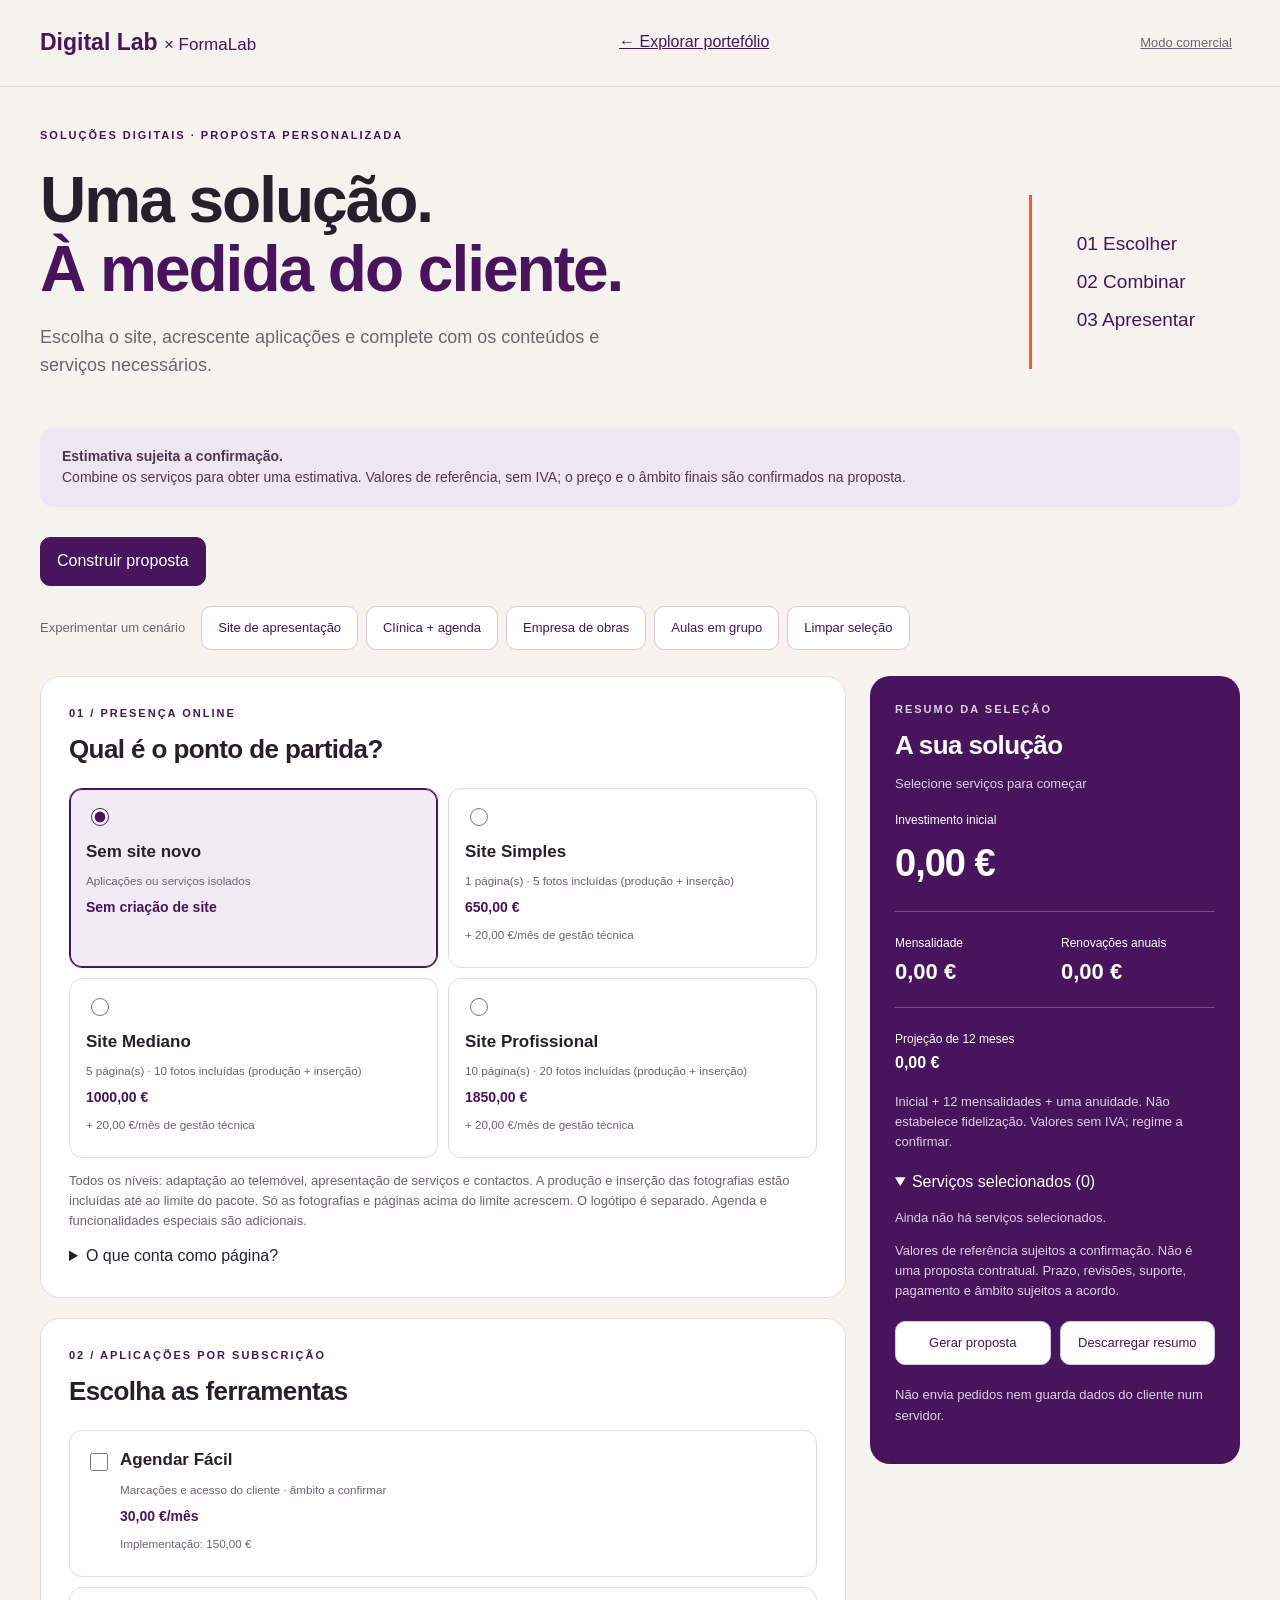
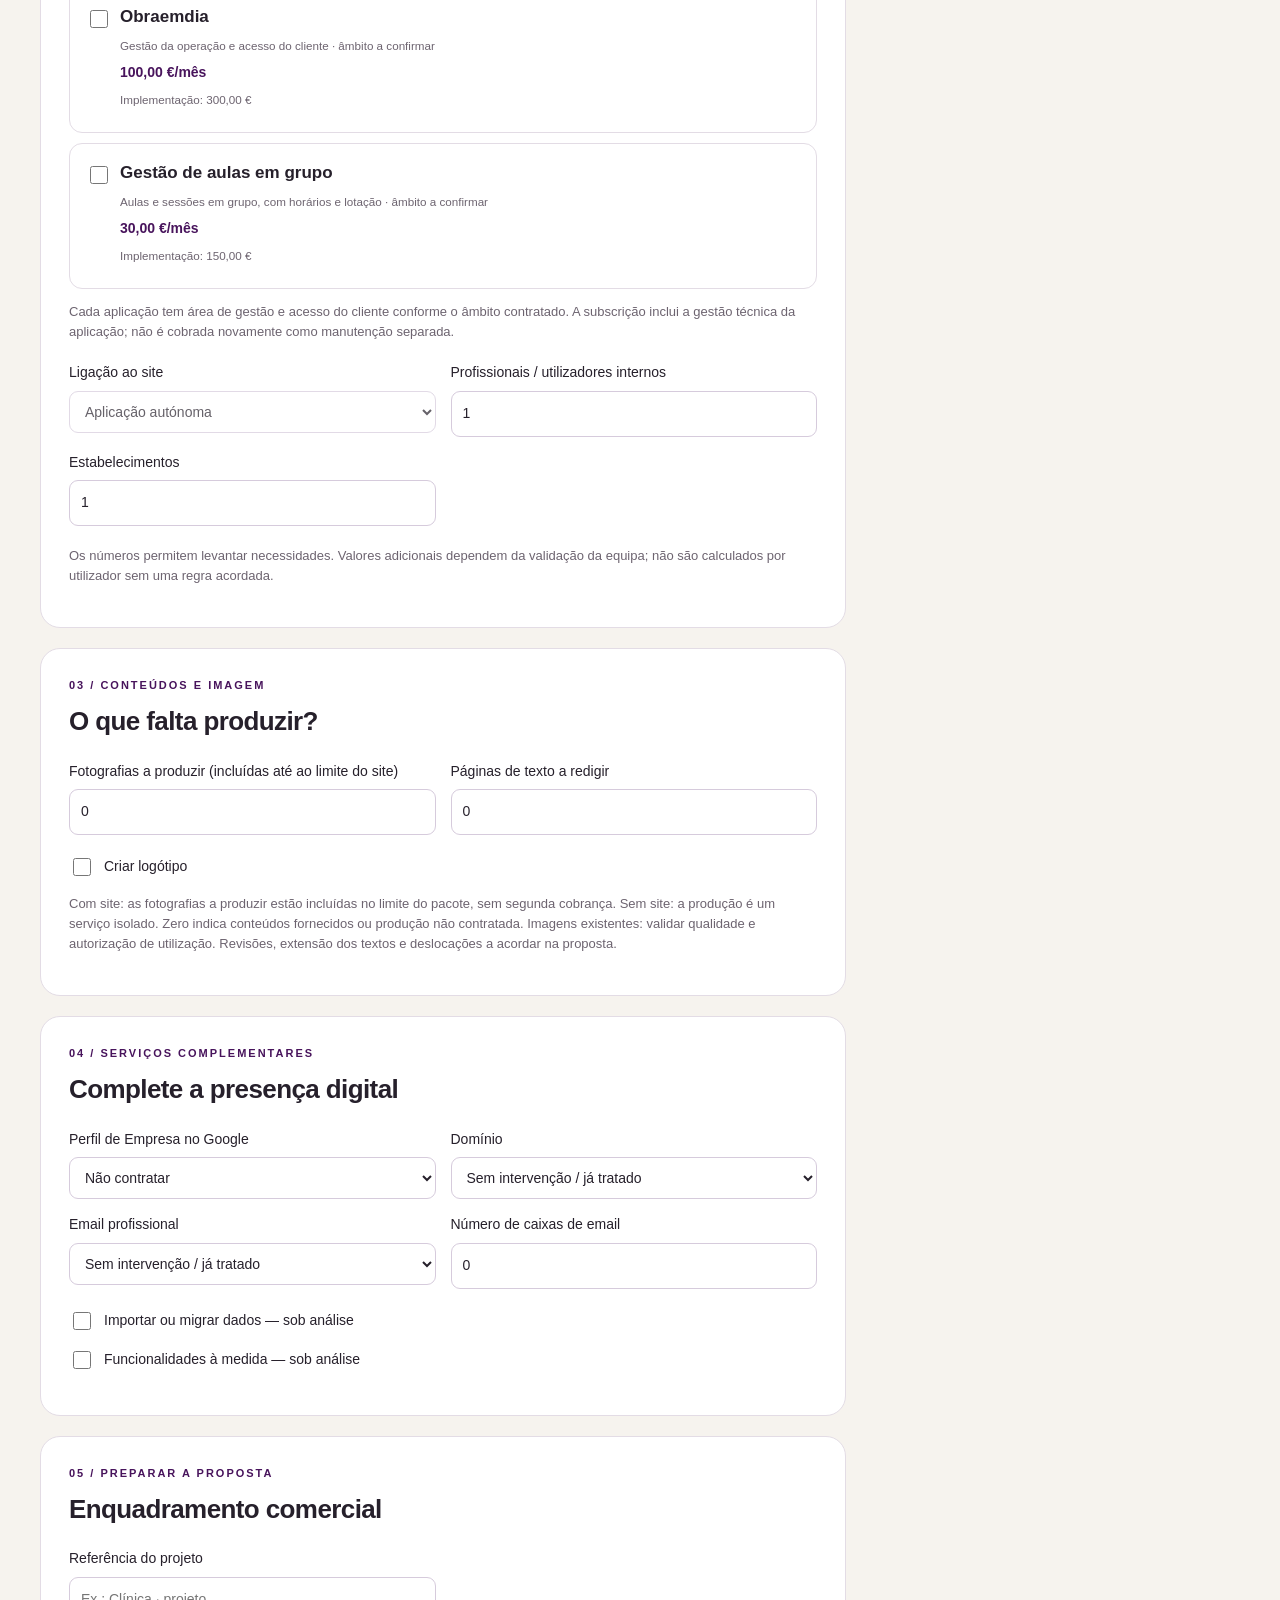
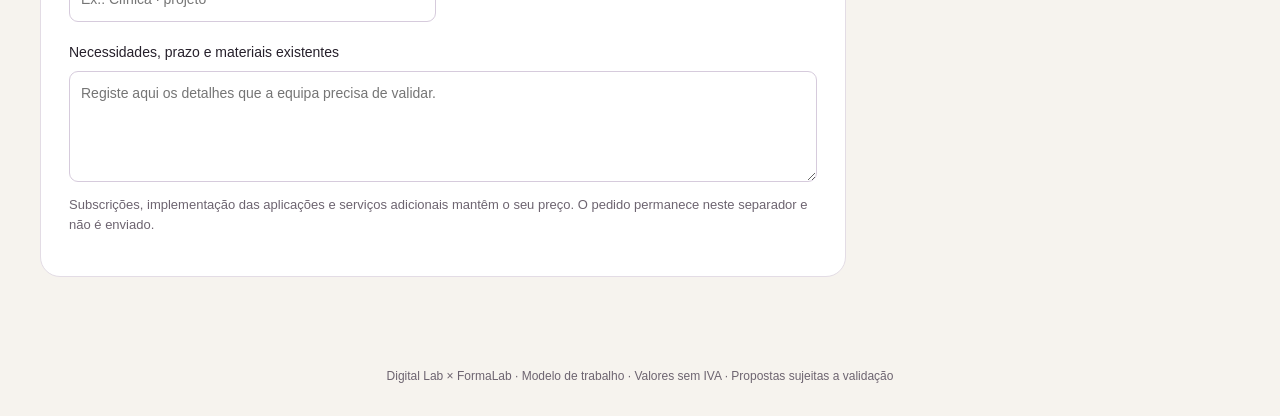
==== orcamento.html @ f3b51241 "Portefolio e orcamento Digital Lab x FormaLab Co-Authored-By: Claude Sonnet 5.5 <noreply@anthropic.c" ====
<!doctype html><html lang="pt-PT"><head><meta charset="utf-8"><meta name="viewport" content="width=device-width,initial-scale=1"><meta name="robots" content="noindex,nofollow"><title>FormaLab · Construir uma solução</title><link rel="stylesheet" href="orcamento.css"><link rel="manifest" href="manifest.webmanifest"></head><body>
<header><a href="index.html" class="brand">Digital Lab <span>× FormaLab</span></a><a href="index.html">← Explorar portefólio</a><button id="comBtn" type="button" class="link">Modo comercial</button></header>
<main><div class="eyebrow">SOLUÇÕES DIGITAIS · PROPOSTA PERSONALIZADA</div><div class="hero"><div><h1>Uma solução.<br><em>À medida do cliente.</em></h1><p>Escolha o site, acrescente aplicações e complete com os conteúdos e serviços necessários.</p></div><div class="hero-note">01 Escolher<br>02 Combinar<br>03 Apresentar</div></div>
<div class="notice"><strong>Estimativa sujeita a confirmação.</strong> Combine os serviços para obter uma estimativa. Valores de referência, sem IVA; o preço e o âmbito finais são confirmados na proposta.</div>
<nav class="tabs" aria-label="Modo de trabalho"><button id="configureTab" class="active" aria-pressed="true">Construir proposta</button><button id="pricesTab" aria-pressed="false" hidden>Configurar preços e condições</button></nav>
<section id="configPane"><div class="presets"><span>Experimentar um cenário</span><button data-preset="site">Site de apresentação</button><button data-preset="clinic">Clínica + agenda</button><button data-preset="works">Empresa de obras</button><button data-preset="classes">Aulas em grupo</button><button id="clear">Limpar seleção</button></div>
<div class="workspace"><form id="selection"><section class="panel"><div class="step">01 / PRESENÇA ONLINE</div><h2>Qual é o ponto de partida?</h2><div class="sites" id="siteOptions"></div><div id="siteInfo"></div><p class="muted">Todos os níveis: adaptação ao telemóvel, apresentação de serviços e contactos. A produção e inserção das fotografias estão incluídas até ao limite do pacote. Só as fotografias e páginas acima do limite acrescem. O logótipo é separado. Agenda e funcionalidades especiais são adicionais.</p><details><summary>O que conta como página?</summary><p class="muted">Uma página é um conteúdo com endereço próprio, como /servicos ou /contactos. Blocos da mesma página, como #sobre ou #galeria, são secções. Uma página longa com muitas secções pode exigir mais trabalho. Áreas de cliente e gestão são funcionalidades da aplicação, não páginas institucionais.</p></details><div class="fields" id="siteDetails"><label>Fotografias a inserir no site<input name="images" type="number" min="0" max="10000" value="5"></label><label>Páginas adicionais ao pacote<input name="extraPages" type="number" min="0" max="10000" value="0"></label></div></section>
<section class="panel"><div class="step">02 / APLICAÇÕES POR SUBSCRIÇÃO</div><h2>Escolha as ferramentas</h2><div id="appOptions"></div><div id="appInfo"></div><p class="muted">Cada aplicação tem área de gestão e acesso do cliente conforme o âmbito contratado. A subscrição inclui a gestão técnica da aplicação; não é cobrada novamente como manutenção separada.</p><div class="fields"><label>Ligação ao site<select name="connection"><option value="standalone">Aplicação autónoma</option><option value="new">Integrar no novo site</option><option value="existing">Integrar num site existente</option></select></label><label>Profissionais / utilizadores internos<input name="users" type="number" min="1" max="10000" value="1"></label><label>Estabelecimentos<input name="locations" type="number" min="1" max="10000" value="1"></label></div><p class="muted">Os números permitem levantar necessidades. Valores adicionais dependem da validação da equipa; não são calculados por utilizador sem uma regra acordada.</p></section>
<section class="panel"><div class="step">03 / CONTEÚDOS E IMAGEM</div><h2>O que falta produzir?</h2><div class="fields"><label>Fotografias a produzir (incluídas até ao limite do site)<input name="photos" type="number" min="0" max="10000" value="0"></label><label>Páginas de texto a redigir<input name="texts" type="number" min="0" max="10000" value="0"></label></div><label class="check"><input name="logo" type="checkbox">Criar logótipo</label><p class="muted">Com site: as fotografias a produzir estão incluídas no limite do pacote, sem segunda cobrança. Sem site: a produção é um serviço isolado. Zero indica conteúdos fornecidos ou produção não contratada. Imagens existentes: validar qualidade e autorização de utilização. Revisões, extensão dos textos e deslocações a acordar na proposta.</p></section>
<section class="panel"><div class="step">04 / SERVIÇOS COMPLEMENTARES</div><h2>Complete a presença digital</h2><div class="fields"><label>Perfil de Empresa no Google<select name="google"><option value="none">Não contratar</option><option value="new">Criar e configurar</option><option value="improve">Otimizar perfil existente</option></select></label><label>Domínio<select name="domain"><option value="none">Sem intervenção / já tratado</option><option value="new">Registar e configurar novo domínio</option><option value="existing">Ligar domínio existente</option></select></label><label>Email profissional<select name="email"><option value="none">Sem intervenção / já tratado</option><option value="new">Criar novas caixas e licenças</option><option value="existing">Configurar caixas existentes</option></select></label><label>Número de caixas de email<input name="boxes" type="number" min="0" max="10000" value="0"></label></div><div id="serviceInfo"></div><label class="check"><input name="migration" type="checkbox">Importar ou migrar dados — sob análise</label><label class="check"><input name="custom" type="checkbox">Funcionalidades à medida — sob análise</label></section>
<section class="panel"><div class="step">05 / PREPARAR A PROPOSTA</div><h2>Enquadramento comercial</h2><div class="fields"><label>Referência do projeto<input name="project" maxlength="100" placeholder="Ex.: Clínica · projeto"></label><div id="discountBox" class="com" hidden><strong>Desconto comercial</strong><label class="check"><input type="radio" name="discSel" value="0" checked>Sem desconto</label><label class="check"><input type="radio" name="discSel" value="1"><span id="discountMax"></span></label><p id="discountNote" class="muted"></p></div></div><label>Necessidades, prazo e materiais existentes<textarea name="notes" rows="4" maxlength="4000" placeholder="Registe aqui os detalhes que a equipa precisa de validar."></textarea></label><p class="muted">Subscrições, implementação das aplicações e serviços adicionais mantêm o seu preço. O pedido permanece neste separador e não é enviado.</p></section></form>
<aside id="summary" class="summary" aria-live="polite" aria-atomic="true"></aside></div></section>
<section id="pricesPane" hidden><div class="panel"><div class="step">GRELHA DE PREÇOS E CONDIÇÕES</div><h2>A mesma regra para todas as propostas.</h2><p>Personalize os valores, os limites dos pacotes e o âmbito dos serviços para preparar a proposta.</p><div class="notice">Área reservada ao modo comercial. Não introduza margens, custos confidenciais nem dados pessoais. As alterações podem ser guardadas apenas neste navegador; para as trocar entre aparelhos, exporte e importe o ficheiro.</div><div class="actions"><button id="savePrices">Guardar neste navegador</button><button id="exportPrices">Exportar preços e regras</button><label class="button">Importar ficheiro<input id="importPrices" type="file" accept=".json,application/json" hidden></label><button id="resetPrices">Repor demonstração</button></div><p id="priceStatus" role="status"></p><div class="table-scroll"><table><thead><tr><th>Serviço / categoria</th><th>Preço €</th><th>Cobrança</th><th>Âmbito / regra</th></tr></thead><tbody id="priceRows"></tbody></table></div><h3>Limites dos pacotes</h3><div id="ruleFields" class="fields"></div><p class="muted">Preço vazio = por definir. Zero = expressamente incluído ou gratuito. Nos sites, produção e inserção das fotografias até ao limite estão incluídas. O excedente é cobrado uma única vez. Não há desconto automático por combinação.</p></div></section>
</main><div id="proposalWrap"><div class="pr-bar"><button id="proposalBack" type="button">Voltar</button><button id="proposalPrint" type="button" class="primary">Imprimir / guardar PDF</button></div><article id="proposal"></article></div><footer>Digital Lab × FormaLab · Modelo de trabalho · Valores sem IVA · Propostas sujeitas a validação</footer><script type="module" src="orcamento.mjs"></script></body></html>
---- orcamento.css ----
:root{--purple:#48145c;--coral:#f45b3d;--ink:#26202b;--muted:#6d6470;--line:#e3dce5}*{box-sizing:border-box}body{margin:0;background:#f6f3ee;color:var(--ink);font:16px/1.55 Arial,Helvetica,sans-serif}header{max-width:1400px;margin:auto;display:flex;align-items:center;justify-content:space-between;padding:25px 40px;border-bottom:1px solid var(--line);gap:20px}a{color:var(--purple)}.brand{font-size:23px;font-weight:800;text-decoration:none}.brand span{font-size:17px;font-weight:400}main{max-width:1400px;margin:auto;padding:40px}.eyebrow,.step{font-size:11px;letter-spacing:2px;font-weight:700;color:var(--purple)}.hero{display:flex;justify-content:space-between;align-items:center;gap:30px;padding:22px 0 30px}h1{font-size:clamp(36px,5vw,64px);line-height:1.08;letter-spacing:-2px;margin:0 0 20px}h1 em{font-style:normal;color:var(--purple)}.hero p{max-width:600px;color:var(--muted);font-size:18px}.hero-note{padding:30px 45px;border-left:3px solid var(--coral);font-size:19px;line-height:2;color:var(--purple)}.notice{background:#eee6f2;padding:18px 22px;border-radius:14px;font-size:14px;color:#4d3654}.notice strong{display:block}.tabs{display:flex;gap:12px;margin:30px 0 20px;flex-wrap:wrap}button,.button{font:inherit;border:1px solid #d6cbdc;border-radius:10px;background:white;color:var(--purple);padding:11px 16px;cursor:pointer;display:inline-block}button:hover,.button:hover{background:#eee6f2}button.active,button.primary{background:var(--purple);color:white;border-color:var(--purple)}button:focus-visible,a:focus-visible,input:focus-visible,select:focus-visible,textarea:focus-visible{outline:3px solid #e17956;outline-offset:3px}.presets{display:flex;gap:8px;flex-wrap:wrap;align-items:center;margin:20px 0 26px}.presets span{font-size:13px;color:var(--muted);margin-right:8px}.presets button{font-size:13px}.workspace{display:grid;grid-template-columns:minmax(0,1fr) 370px;gap:24px;align-items:start}.panel{background:white;border:1px solid var(--line);border-radius:20px;padding:28px;margin-bottom:20px}h2{font-size:26px;line-height:1.2;margin:12px 0 23px;letter-spacing:-.6px}h3{margin:24px 0 12px}.sites{display:grid;grid-template-columns:1fr 1fr;gap:10px}.choice{border:1px solid var(--line);border-radius:13px;padding:16px;cursor:pointer;display:block}.choice:has(input:checked){background:#f2ebf5;border-color:var(--purple);box-shadow:inset 0 0 0 1px var(--purple)}.choice strong{display:block;font-size:17px;margin-top:6px}.choice small{display:block;color:var(--muted);margin:7px 0}.choice .price{color:var(--purple);font-weight:700}.app{display:grid;grid-template-columns:24px 1fr;gap:10px;margin:10px 0}.app input{margin-top:6px}.app strong{margin:0}.muted{font-size:13px;color:var(--muted)}.fields{display:grid;grid-template-columns:1fr 1fr;gap:15px;margin:20px 0}label{font-size:14px;display:block}input:not([type=checkbox]):not([type=radio]):not([type=file]),select,textarea{display:block;width:100%;border:1px solid #d6cbdc;border-radius:9px;padding:11px;font:inherit;color:var(--ink);background:white;margin-top:7px;min-width:0}input[type=checkbox],input[type=radio]{accent-color:var(--purple);width:18px;height:18px}.check{display:flex;align-items:center;gap:10px;margin:15px 0}.summary{position:sticky;top:20px;background:var(--purple);color:white;border-radius:20px;padding:25px;max-height:calc(100vh - 40px);overflow:auto}.summary h2{margin-bottom:8px}.summary .muted{color:#dfcfe6}.summary .total{font-size:38px;font-weight:bold;letter-spacing:-1px;margin:2px 0}.summary .metrics{display:grid;grid-template-columns:1fr 1fr;border-top:1px solid #ffffff40;border-bottom:1px solid #ffffff40;padding:18px 0;margin:18px 0;gap:12px}.summary .metrics strong{font-size:22px;display:block}.summary small{font-size:12px}.line{display:flex;justify-content:space-between;gap:15px;font-size:13px;padding:10px 0;border-bottom:1px solid #ffffff25}.line span{max-width:72%}.summary details{margin-top:18px}.summary summary{cursor:pointer}.pending{background:#ffffff16;border-radius:10px;padding:13px;font-size:12px;margin:16px 0}.pending ul{padding-left:17px;margin-bottom:0}.actions{display:flex;flex-wrap:wrap;gap:9px;margin:20px 0}.summary .actions button{flex:1;font-size:13px;background:white;color:var(--purple)}.table-scroll{overflow:auto}table{border-collapse:collapse;width:100%;text-align:left}th,td{padding:14px 10px;border-bottom:1px solid var(--line);vertical-align:top}th{font-size:12px;text-transform:uppercase;color:var(--muted)}td:first-child{min-width:220px}td:nth-child(2){min-width:120px}td:last-child{min-width:270px}td small{display:block;color:var(--muted)}td input{margin-top:0!important}footer{text-align:center;color:var(--muted);padding:30px;font-size:12px}[hidden]{display:none!important}.print-only{display:none}@media(max-width:1000px){.workspace{grid-template-columns:minmax(0,1fr) 320px}main{padding:25px}.panel{padding:20px}.hero-note{display:none}}@media(max-width:760px){header{padding:18px 20px;font-size:12px}.brand{font-size:19px}.brand span{display:block;font-size:13px}main{padding:22px 16px}.workspace{grid-template-columns:1fr}.summary{position:static;max-height:none}.fields{grid-template-columns:1fr}.hero{padding-top:18px}.tabs button{flex:1;font-size:14px}.sites{gap:8px}.choice{padding:12px}h2{font-size:23px}.panel{padding:18px}.hero p{font-size:16px}}@media print{body{background:white;font-size:12px}header,.hero,.eyebrow,.notice,.tabs,.presets,#selection,#pricesPane,footer,.summary .actions{display:none!important}main{padding:0}.workspace{display:block}.summary{position:static;max-height:none;overflow:visible;background:white;color:#222;border:1px solid #ddd;padding:20px}.summary .muted{color:#555}.summary .line,.summary .metrics{border-color:#ccc}.summary .pending{background:#eee}.summary details>div{display:block}.print-only{display:block}h2{font-size:22px}.summary .total{font-size:30px}}


button.link{border:0;background:none;color:var(--muted);text-decoration:underline;padding:6px 8px;font-size:13px}
.mes{margin:14px 0;padding:10px 12px;border-radius:10px;background:#ffffff1f;font-size:13px;font-weight:700}
details.incl{margin:12px 0;border:1px solid var(--line);border-radius:12px;padding:4px 14px;background:#faf7fb}
details.incl summary{cursor:pointer;color:var(--purple);font-weight:700;font-size:14px;min-height:40px;display:flex;align-items:center}
.incl-body h4{margin:12px 0 4px;font-size:13px;color:var(--purple)}.incl-body ul{margin:0 0 6px;padding-left:20px;font-size:13px;color:var(--ink)}
.com{border:2px dashed #b9722d;background:#fff4df;border-radius:12px;padding:12px 14px}.com .check{margin:8px 0}
#proposalWrap{display:none}
body.ver-proposta main,body.ver-proposta header,body.ver-proposta footer{display:none!important}
body.ver-proposta #proposalWrap{display:block;max-width:860px;margin:0 auto;padding:20px}
.pr-bar{display:flex;gap:10px;justify-content:flex-end;margin-bottom:14px}
#proposal{background:white;color:#111;border:1px solid var(--line);border-radius:14px;padding:28px}
#proposal h1{font-size:30px;letter-spacing:-1px;margin:6px 0 4px}#proposal h3{font-size:17px;margin:18px 0 6px}#proposal h4{font-size:13px;margin:10px 0 3px;color:var(--purple)}
#proposal ul{margin:0 0 6px;padding-left:20px;font-size:14px}
.pr-marcas{display:flex;align-items:center;gap:16px}.pr-marcas img{height:auto;display:block}.pr-meta{color:var(--muted);margin:0 0 18px}
.pr-t{width:100%;border-collapse:collapse;margin:8px 0}.pr-t td{padding:8px 0;border-bottom:1px dotted #bbb;vertical-align:top}.pr-t td:last-child{text-align:right;white-space:nowrap;font-weight:700}.pr-t small{display:block;color:var(--muted);font-weight:400}
.pr-tot{margin-top:14px}.pr-tot .fin td{font-size:19px;border-bottom:0}
.pr-mes{background:#f2ebf5;border-radius:10px;padding:12px 16px;margin:16px 0}.pr-rod{font-size:12px;color:var(--muted);margin-top:20px}.pb{break-inside:avoid}
@media print{body.ver-proposta{background:white}.pr-bar{display:none!important}body.ver-proposta #proposalWrap{max-width:none;padding:0}#proposal{border:0;padding:0}}
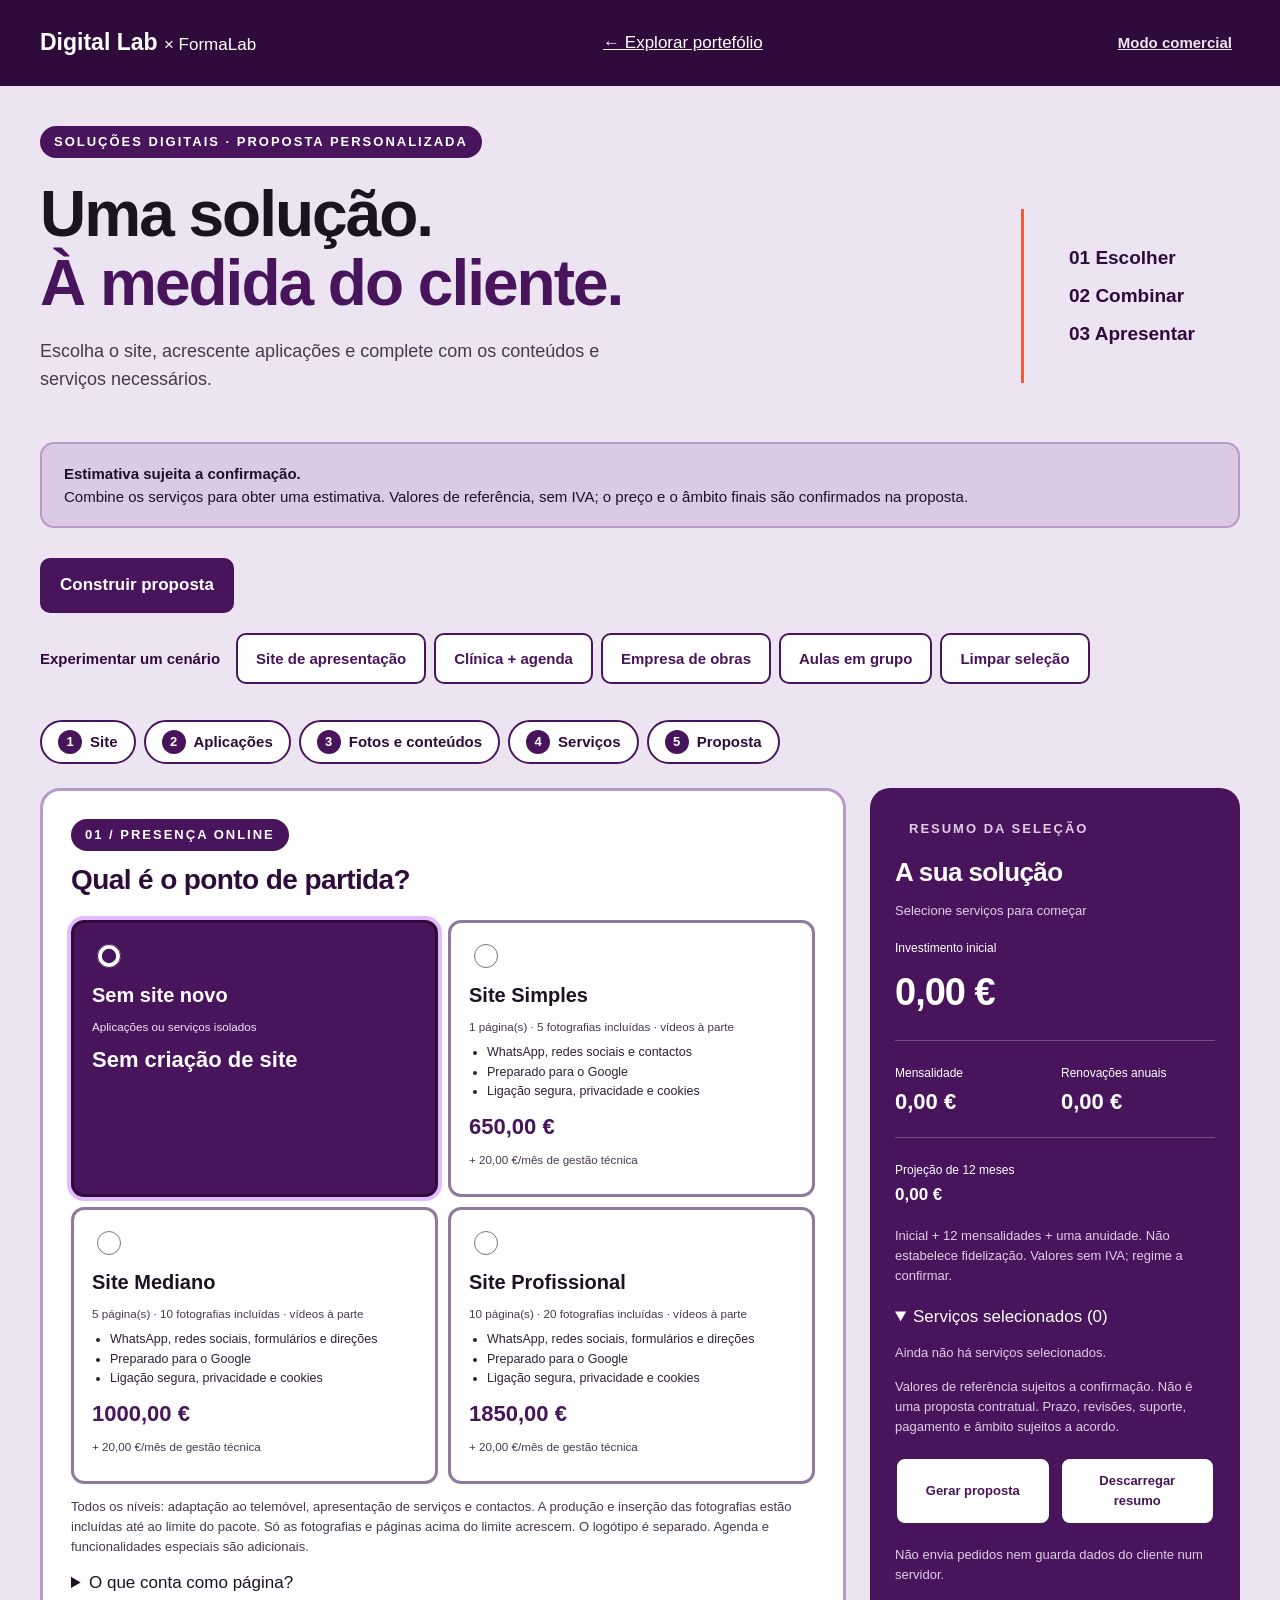
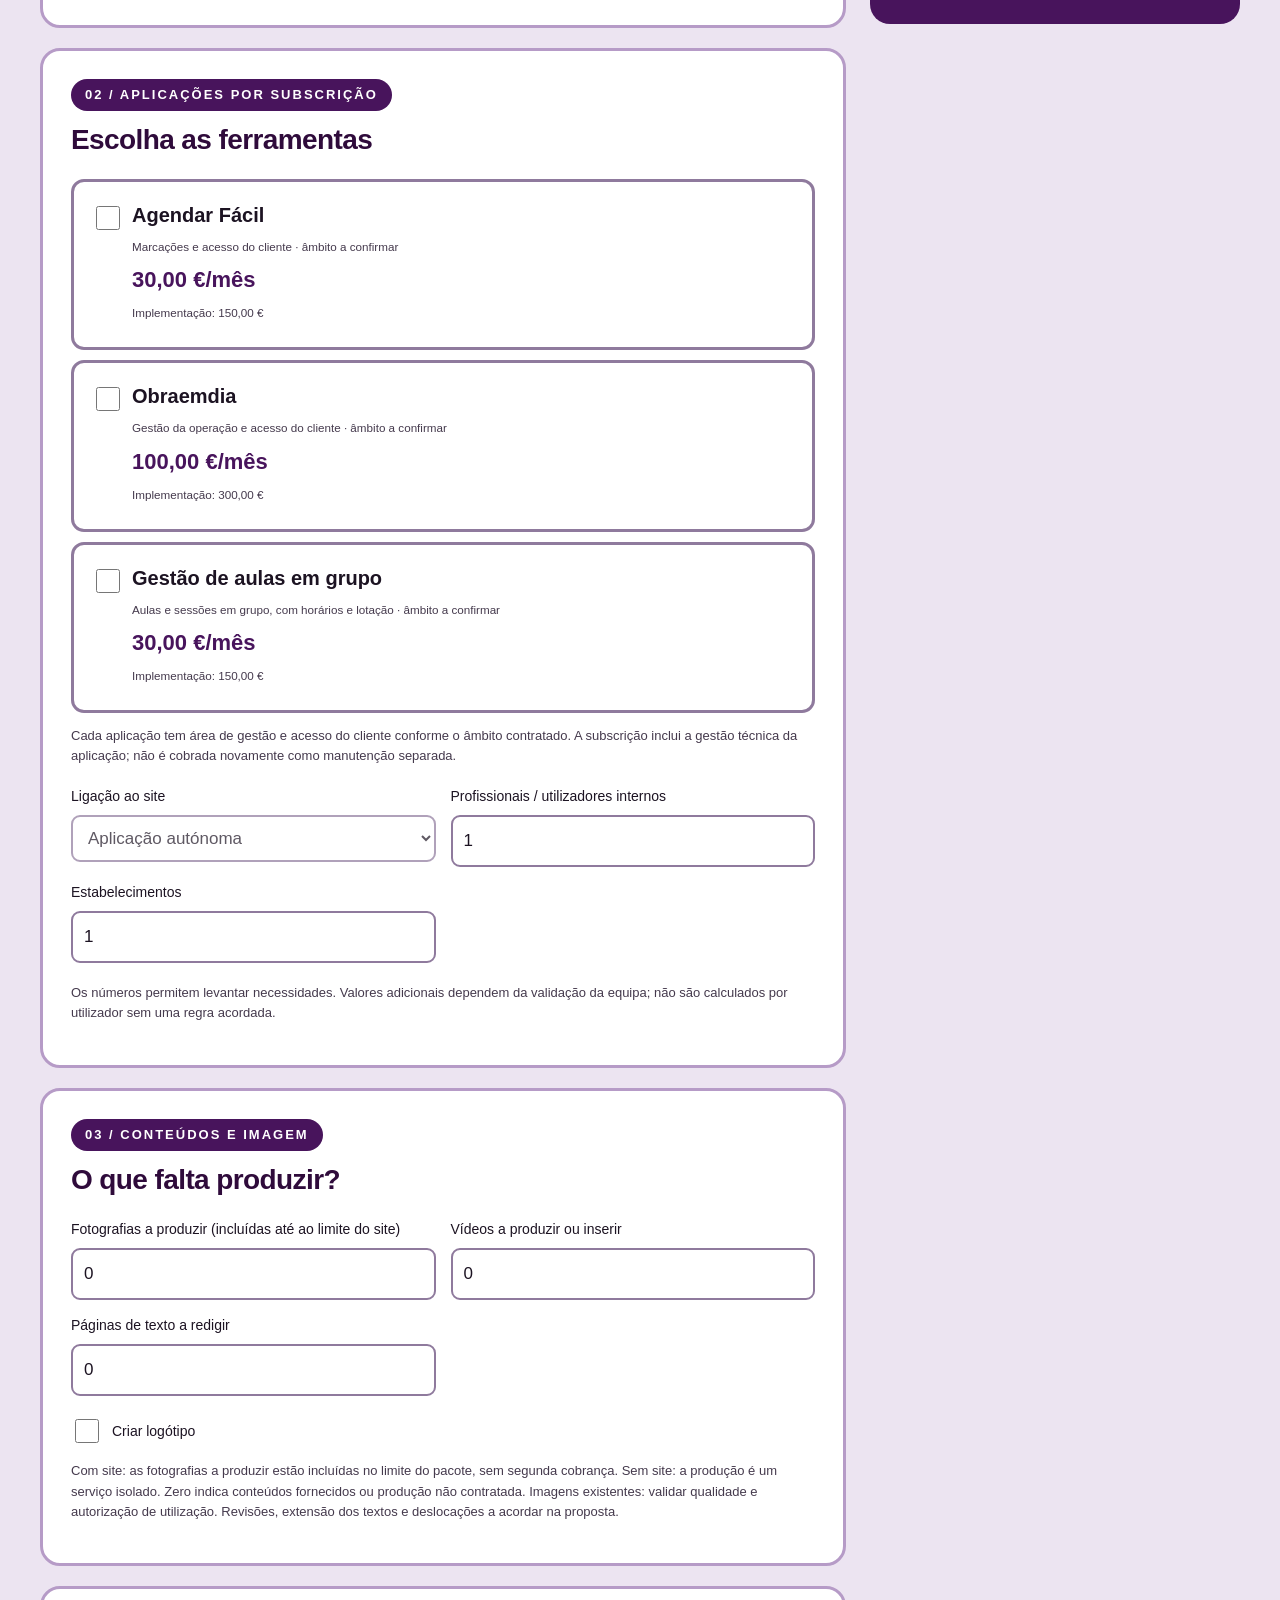
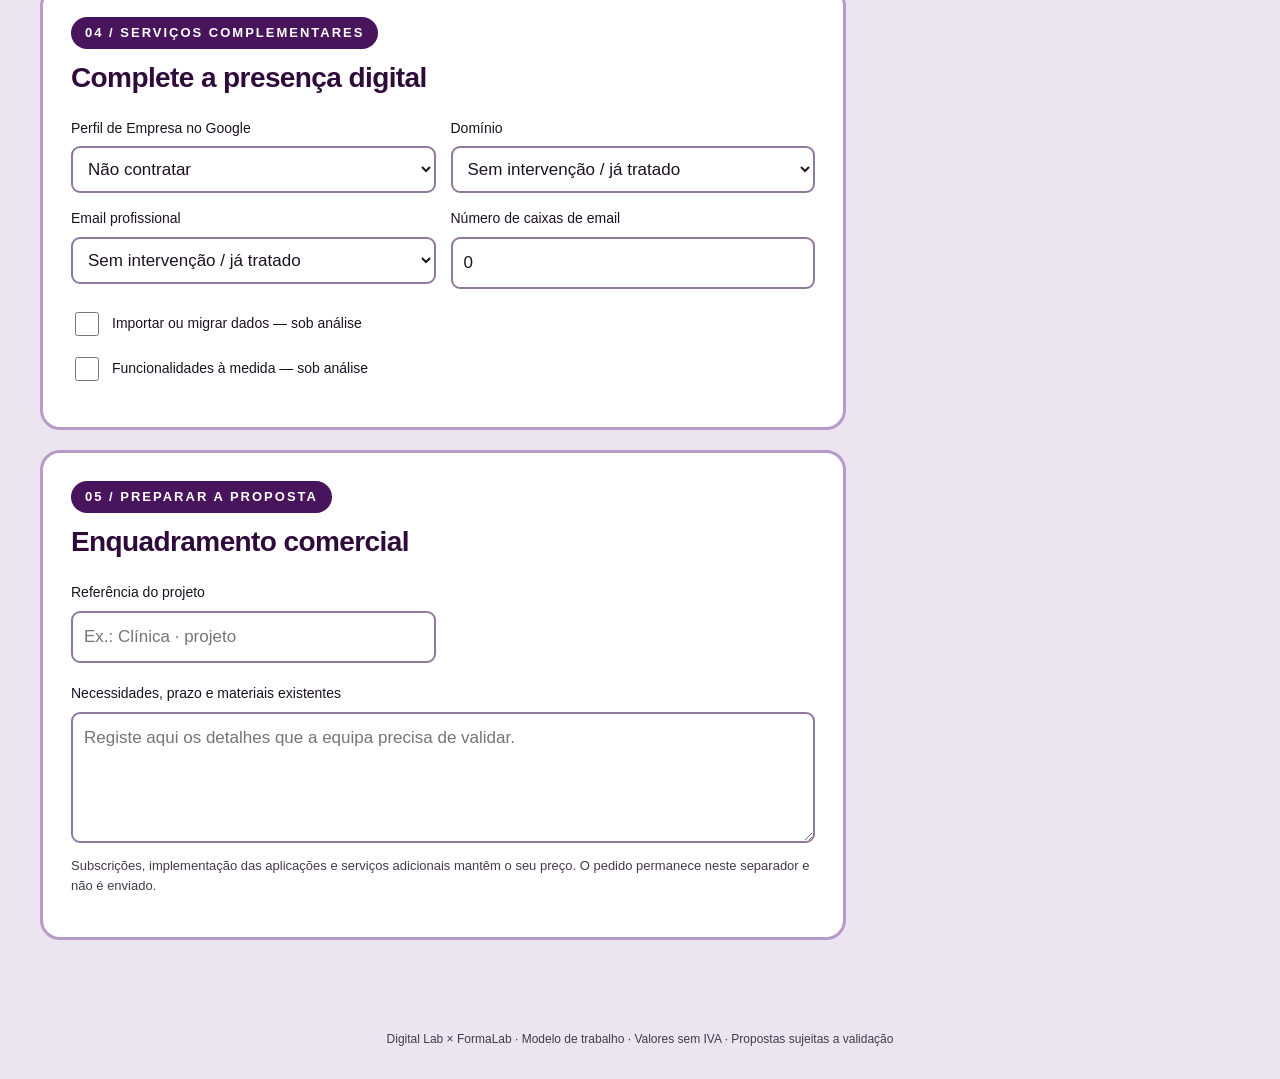
==== commit e81b0810: "Entrada com logotipos e Orcamento; menu lateral com sites e aplicacoes; contraste forte; fotografias" ====
--- a/orcamento.html
+++ b/orcamento.html
@@ -4,11 +4,11 @@
 <div class="notice"><strong>Estimativa sujeita a confirmação.</strong> Combine os serviços para obter uma estimativa. Valores de referência, sem IVA; o preço e o âmbito finais são confirmados na proposta.</div>
 <nav class="tabs" aria-label="Modo de trabalho"><button id="configureTab" class="active" aria-pressed="true">Construir proposta</button><button id="pricesTab" aria-pressed="false" hidden>Configurar preços e condições</button></nav>
 <section id="configPane"><div class="presets"><span>Experimentar um cenário</span><button data-preset="site">Site de apresentação</button><button data-preset="clinic">Clínica + agenda</button><button data-preset="works">Empresa de obras</button><button data-preset="classes">Aulas em grupo</button><button id="clear">Limpar seleção</button></div>
-<div class="workspace"><form id="selection"><section class="panel"><div class="step">01 / PRESENÇA ONLINE</div><h2>Qual é o ponto de partida?</h2><div class="sites" id="siteOptions"></div><div id="siteInfo"></div><p class="muted">Todos os níveis: adaptação ao telemóvel, apresentação de serviços e contactos. A produção e inserção das fotografias estão incluídas até ao limite do pacote. Só as fotografias e páginas acima do limite acrescem. O logótipo é separado. Agenda e funcionalidades especiais são adicionais.</p><details><summary>O que conta como página?</summary><p class="muted">Uma página é um conteúdo com endereço próprio, como /servicos ou /contactos. Blocos da mesma página, como #sobre ou #galeria, são secções. Uma página longa com muitas secções pode exigir mais trabalho. Áreas de cliente e gestão são funcionalidades da aplicação, não páginas institucionais.</p></details><div class="fields" id="siteDetails"><label>Fotografias a inserir no site<input name="images" type="number" min="0" max="10000" value="5"></label><label>Páginas adicionais ao pacote<input name="extraPages" type="number" min="0" max="10000" value="0"></label></div></section>
-<section class="panel"><div class="step">02 / APLICAÇÕES POR SUBSCRIÇÃO</div><h2>Escolha as ferramentas</h2><div id="appOptions"></div><div id="appInfo"></div><p class="muted">Cada aplicação tem área de gestão e acesso do cliente conforme o âmbito contratado. A subscrição inclui a gestão técnica da aplicação; não é cobrada novamente como manutenção separada.</p><div class="fields"><label>Ligação ao site<select name="connection"><option value="standalone">Aplicação autónoma</option><option value="new">Integrar no novo site</option><option value="existing">Integrar num site existente</option></select></label><label>Profissionais / utilizadores internos<input name="users" type="number" min="1" max="10000" value="1"></label><label>Estabelecimentos<input name="locations" type="number" min="1" max="10000" value="1"></label></div><p class="muted">Os números permitem levantar necessidades. Valores adicionais dependem da validação da equipa; não são calculados por utilizador sem uma regra acordada.</p></section>
-<section class="panel"><div class="step">03 / CONTEÚDOS E IMAGEM</div><h2>O que falta produzir?</h2><div class="fields"><label>Fotografias a produzir (incluídas até ao limite do site)<input name="photos" type="number" min="0" max="10000" value="0"></label><label>Páginas de texto a redigir<input name="texts" type="number" min="0" max="10000" value="0"></label></div><label class="check"><input name="logo" type="checkbox">Criar logótipo</label><p class="muted">Com site: as fotografias a produzir estão incluídas no limite do pacote, sem segunda cobrança. Sem site: a produção é um serviço isolado. Zero indica conteúdos fornecidos ou produção não contratada. Imagens existentes: validar qualidade e autorização de utilização. Revisões, extensão dos textos e deslocações a acordar na proposta.</p></section>
-<section class="panel"><div class="step">04 / SERVIÇOS COMPLEMENTARES</div><h2>Complete a presença digital</h2><div class="fields"><label>Perfil de Empresa no Google<select name="google"><option value="none">Não contratar</option><option value="new">Criar e configurar</option><option value="improve">Otimizar perfil existente</option></select></label><label>Domínio<select name="domain"><option value="none">Sem intervenção / já tratado</option><option value="new">Registar e configurar novo domínio</option><option value="existing">Ligar domínio existente</option></select></label><label>Email profissional<select name="email"><option value="none">Sem intervenção / já tratado</option><option value="new">Criar novas caixas e licenças</option><option value="existing">Configurar caixas existentes</option></select></label><label>Número de caixas de email<input name="boxes" type="number" min="0" max="10000" value="0"></label></div><div id="serviceInfo"></div><label class="check"><input name="migration" type="checkbox">Importar ou migrar dados — sob análise</label><label class="check"><input name="custom" type="checkbox">Funcionalidades à medida — sob análise</label></section>
-<section class="panel"><div class="step">05 / PREPARAR A PROPOSTA</div><h2>Enquadramento comercial</h2><div class="fields"><label>Referência do projeto<input name="project" maxlength="100" placeholder="Ex.: Clínica · projeto"></label><div id="discountBox" class="com" hidden><strong>Desconto comercial</strong><label class="check"><input type="radio" name="discSel" value="0" checked>Sem desconto</label><label class="check"><input type="radio" name="discSel" value="1"><span id="discountMax"></span></label><p id="discountNote" class="muted"></p></div></div><label>Necessidades, prazo e materiais existentes<textarea name="notes" rows="4" maxlength="4000" placeholder="Registe aqui os detalhes que a equipa precisa de validar."></textarea></label><p class="muted">Subscrições, implementação das aplicações e serviços adicionais mantêm o seu preço. O pedido permanece neste separador e não é enviado.</p></section></form>
+<nav class="stepnav" aria-label="Passos do orçamento"><a href="#p1"><b>1</b> Site</a><a href="#p2"><b>2</b> Aplicações</a><a href="#p3"><b>3</b> Fotos e conteúdos</a><a href="#p4"><b>4</b> Serviços</a><a href="#p5"><b>5</b> Proposta</a></nav><div class="workspace"><form id="selection"><section class="panel" id="p1"><div class="step">01 / PRESENÇA ONLINE</div><h2>Qual é o ponto de partida?</h2><div class="sites" id="siteOptions"></div><div id="siteInfo"></div><p class="muted">Todos os níveis: adaptação ao telemóvel, apresentação de serviços e contactos. A produção e inserção das fotografias estão incluídas até ao limite do pacote. Só as fotografias e páginas acima do limite acrescem. O logótipo é separado. Agenda e funcionalidades especiais são adicionais.</p><details><summary>O que conta como página?</summary><p class="muted">Uma página é um conteúdo com endereço próprio, como /servicos ou /contactos. Blocos da mesma página, como #sobre ou #galeria, são secções. Uma página longa com muitas secções pode exigir mais trabalho. Áreas de cliente e gestão são funcionalidades da aplicação, não páginas institucionais.</p></details><div class="fields" id="siteDetails"><label>Fotografias a inserir no site<input name="images" type="number" min="0" max="10000" value="5"></label><label>Páginas adicionais ao pacote<input name="extraPages" type="number" min="0" max="10000" value="0"></label></div></section>
+<section class="panel" id="p2"><div class="step">02 / APLICAÇÕES POR SUBSCRIÇÃO</div><h2>Escolha as ferramentas</h2><div id="appOptions"></div><div id="appInfo"></div><p class="muted">Cada aplicação tem área de gestão e acesso do cliente conforme o âmbito contratado. A subscrição inclui a gestão técnica da aplicação; não é cobrada novamente como manutenção separada.</p><div class="fields"><label>Ligação ao site<select name="connection"><option value="standalone">Aplicação autónoma</option><option value="new">Integrar no novo site</option><option value="existing">Integrar num site existente</option></select></label><label>Profissionais / utilizadores internos<input name="users" type="number" min="1" max="10000" value="1"></label><label>Estabelecimentos<input name="locations" type="number" min="1" max="10000" value="1"></label></div><p class="muted">Os números permitem levantar necessidades. Valores adicionais dependem da validação da equipa; não são calculados por utilizador sem uma regra acordada.</p></section>
+<section class="panel" id="p3"><div class="step">03 / CONTEÚDOS E IMAGEM</div><h2>O que falta produzir?</h2><div class="fields"><label>Fotografias a produzir (incluídas até ao limite do site)<input name="photos" type="number" min="0" max="10000" value="0"></label><label>Vídeos a produzir ou inserir<input name="videos" type="number" min="0" max="10000" value="0"></label><label>Páginas de texto a redigir<input name="texts" type="number" min="0" max="10000" value="0"></label></div><label class="check"><input name="logo" type="checkbox">Criar logótipo</label><p class="muted">Com site: as fotografias a produzir estão incluídas no limite do pacote, sem segunda cobrança. Sem site: a produção é um serviço isolado. Zero indica conteúdos fornecidos ou produção não contratada. Imagens existentes: validar qualidade e autorização de utilização. Revisões, extensão dos textos e deslocações a acordar na proposta.</p></section>
+<section class="panel" id="p4"><div class="step">04 / SERVIÇOS COMPLEMENTARES</div><h2>Complete a presença digital</h2><div class="fields"><label>Perfil de Empresa no Google<select name="google"><option value="none">Não contratar</option><option value="new">Criar e configurar</option><option value="improve">Otimizar perfil existente</option></select></label><label>Domínio<select name="domain"><option value="none">Sem intervenção / já tratado</option><option value="new">Registar e configurar novo domínio</option><option value="existing">Ligar domínio existente</option></select></label><label>Email profissional<select name="email"><option value="none">Sem intervenção / já tratado</option><option value="new">Criar novas caixas e licenças</option><option value="existing">Configurar caixas existentes</option></select></label><label>Número de caixas de email<input name="boxes" type="number" min="0" max="10000" value="0"></label></div><div id="serviceInfo"></div><label class="check"><input name="migration" type="checkbox">Importar ou migrar dados — sob análise</label><label class="check"><input name="custom" type="checkbox">Funcionalidades à medida — sob análise</label></section>
+<section class="panel" id="p5"><div class="step">05 / PREPARAR A PROPOSTA</div><h2>Enquadramento comercial</h2><div class="fields"><label>Referência do projeto<input name="project" maxlength="100" placeholder="Ex.: Clínica · projeto"></label><div id="discountBox" class="com" hidden><strong>Desconto comercial</strong><label class="check"><input type="radio" name="discSel" value="0" checked>Sem desconto</label><label class="check"><input type="radio" name="discSel" value="1"><span id="discountMax"></span></label><p id="discountNote" class="muted"></p></div></div><label>Necessidades, prazo e materiais existentes<textarea name="notes" rows="4" maxlength="4000" placeholder="Registe aqui os detalhes que a equipa precisa de validar."></textarea></label><p class="muted">Subscrições, implementação das aplicações e serviços adicionais mantêm o seu preço. O pedido permanece neste separador e não é enviado.</p></section></form>
 <aside id="summary" class="summary" aria-live="polite" aria-atomic="true"></aside></div></section>
 <section id="pricesPane" hidden><div class="panel"><div class="step">GRELHA DE PREÇOS E CONDIÇÕES</div><h2>A mesma regra para todas as propostas.</h2><p>Personalize os valores, os limites dos pacotes e o âmbito dos serviços para preparar a proposta.</p><div class="notice">Área reservada ao modo comercial. Não introduza margens, custos confidenciais nem dados pessoais. As alterações podem ser guardadas apenas neste navegador; para as trocar entre aparelhos, exporte e importe o ficheiro.</div><div class="actions"><button id="savePrices">Guardar neste navegador</button><button id="exportPrices">Exportar preços e regras</button><label class="button">Importar ficheiro<input id="importPrices" type="file" accept=".json,application/json" hidden></label><button id="resetPrices">Repor demonstração</button></div><p id="priceStatus" role="status"></p><div class="table-scroll"><table><thead><tr><th>Serviço / categoria</th><th>Preço €</th><th>Cobrança</th><th>Âmbito / regra</th></tr></thead><tbody id="priceRows"></tbody></table></div><h3>Limites dos pacotes</h3><div id="ruleFields" class="fields"></div><p class="muted">Preço vazio = por definir. Zero = expressamente incluído ou gratuito. Nos sites, produção e inserção das fotografias até ao limite estão incluídas. O excedente é cobrado uma única vez. Não há desconto automático por combinação.</p></div></section>
 </main><div id="proposalWrap"><div class="pr-bar"><button id="proposalBack" type="button">Voltar</button><button id="proposalPrint" type="button" class="primary">Imprimir / guardar PDF</button></div><article id="proposal"></article></div><footer>Digital Lab × FormaLab · Modelo de trabalho · Valores sem IVA · Propostas sujeitas a validação</footer><script type="module" src="orcamento.mjs"></script></body></html>
--- a/orcamento.css
+++ b/orcamento.css
@@ -19,3 +19,47 @@
 .pr-tot{margin-top:14px}.pr-tot .fin td{font-size:19px;border-bottom:0}
 .pr-mes{background:#f2ebf5;border-radius:10px;padding:12px 16px;margin:16px 0}.pr-rod{font-size:12px;color:var(--muted);margin-top:20px}.pb{break-inside:avoid}
 @media print{body.ver-proposta{background:white}.pr-bar{display:none!important}body.ver-proposta #proposalWrap{max-width:none;padding:0}#proposal{border:0;padding:0}}
+.choice .mini{margin:4px 0 8px;padding-left:18px;font-size:12.5px;color:var(--muted)}
+.incl-body li.grp,#proposal li.grp{list-style:none;margin:10px 0 2px -18px}.incl-body li.grp>strong,#proposal li.grp>strong{font-size:13px;color:var(--purple)}.incl-body li.grp>ul,#proposal li.grp>ul{margin:3px 0 0}
+
+/* ===== Contraste e clareza (16/11/2026): opções bem visíveis, texto escuro, escolha marcada a cheio ===== */
+:root{--ink:#1c1322;--muted:#453a4d;--line:#8f7a9d}
+body{background:#ece4f1;color:#1c1322;font-size:17px}
+header{background:#2f0b3b;color:#fff;border-bottom:0}
+header a,header .brand,header button.link{color:#fff}
+header button.link{font-size:15px;opacity:.9}
+.muted,.choice small,.panel p.muted{color:#453a4d}
+.eyebrow,.step{color:#fff;background:#48145c;display:inline-block;padding:6px 14px;border-radius:99px;font-size:13px}
+h1 em{color:#48145c}
+.hero-note{color:#2f0b3b;font-weight:600}
+.notice{background:#dcc9e6;color:#210c2b;font-size:15px;border:2px solid #b69bc7}
+.panel{border:3px solid #b69bc7;background:#fff}
+.panel h2{color:#2f0b3b;font-size:28px}
+.choice{border:3px solid #8f7a9d;background:#fff;padding:18px}
+.choice:hover{border-color:#48145c;background:#f6eefa}
+.choice strong{font-size:20px;color:#1c1322}
+.choice .price{font-size:22px;color:#48145c}
+.choice:has(input:checked){background:#48145c;border-color:#2f0b3b;color:#fff;box-shadow:0 0 0 4px #e3b9ff}
+.choice:has(input:checked) strong,.choice:has(input:checked) .price{color:#fff}
+.choice:has(input:checked) small{color:#f1e4f7}
+input[type=checkbox],input[type=radio]{width:24px;height:24px}
+.choice.app{grid-template-columns:30px 1fr}
+button,.button{border:2px solid #48145c;font-weight:700;color:#48145c;padding:12px 18px}
+button.active,button.primary{background:#48145c;color:#fff}
+.presets span{color:#2f0b3b;font-weight:700;font-size:15px}
+.presets button{background:#fff;border-width:2px;font-size:15px}
+input:not([type=checkbox]):not([type=radio]):not([type=file]),select,textarea{border:2px solid #8f7a9d;font-size:17px}
+details.incl{background:#f6eefa;border:2px solid #b69bc7}
+details.incl summary{font-size:16px;color:#2f0b3b}
+.incl-body ul{font-size:15px}
+.pack{margin:14px 0;padding:12px 14px;border-radius:12px;background:#ffffff1f;font-size:13px}
+.pack ul{margin:6px 0 0;padding-left:18px}
+.summary .pack strong{color:#fff;font-size:14px}
+.stepnav{position:sticky;top:0;z-index:6;display:flex;gap:8px;flex-wrap:wrap;background:#ece4f1;padding:10px 0;margin:0 0 14px}
+.stepnav a{display:inline-flex;align-items:center;gap:8px;text-decoration:none;font-weight:700;font-size:15px;color:#2f0b3b;background:#fff;border:2px solid #48145c;border-radius:99px;padding:8px 16px}
+.stepnav a b{display:grid;place-items:center;width:24px;height:24px;border-radius:50%;background:#48145c;color:#fff;font-size:13px}
+.stepnav a:hover{background:#48145c;color:#fff}.stepnav a:hover b{background:#fff;color:#48145c}
+.panel{scroll-margin-top:72px}
+@media print{.stepnav{display:none!important}}
+.choice:has(input:checked) .mini,.choice:has(input:checked) .mini li{color:#f6ecfa}
+.choice .mini li{color:#2c2233}
